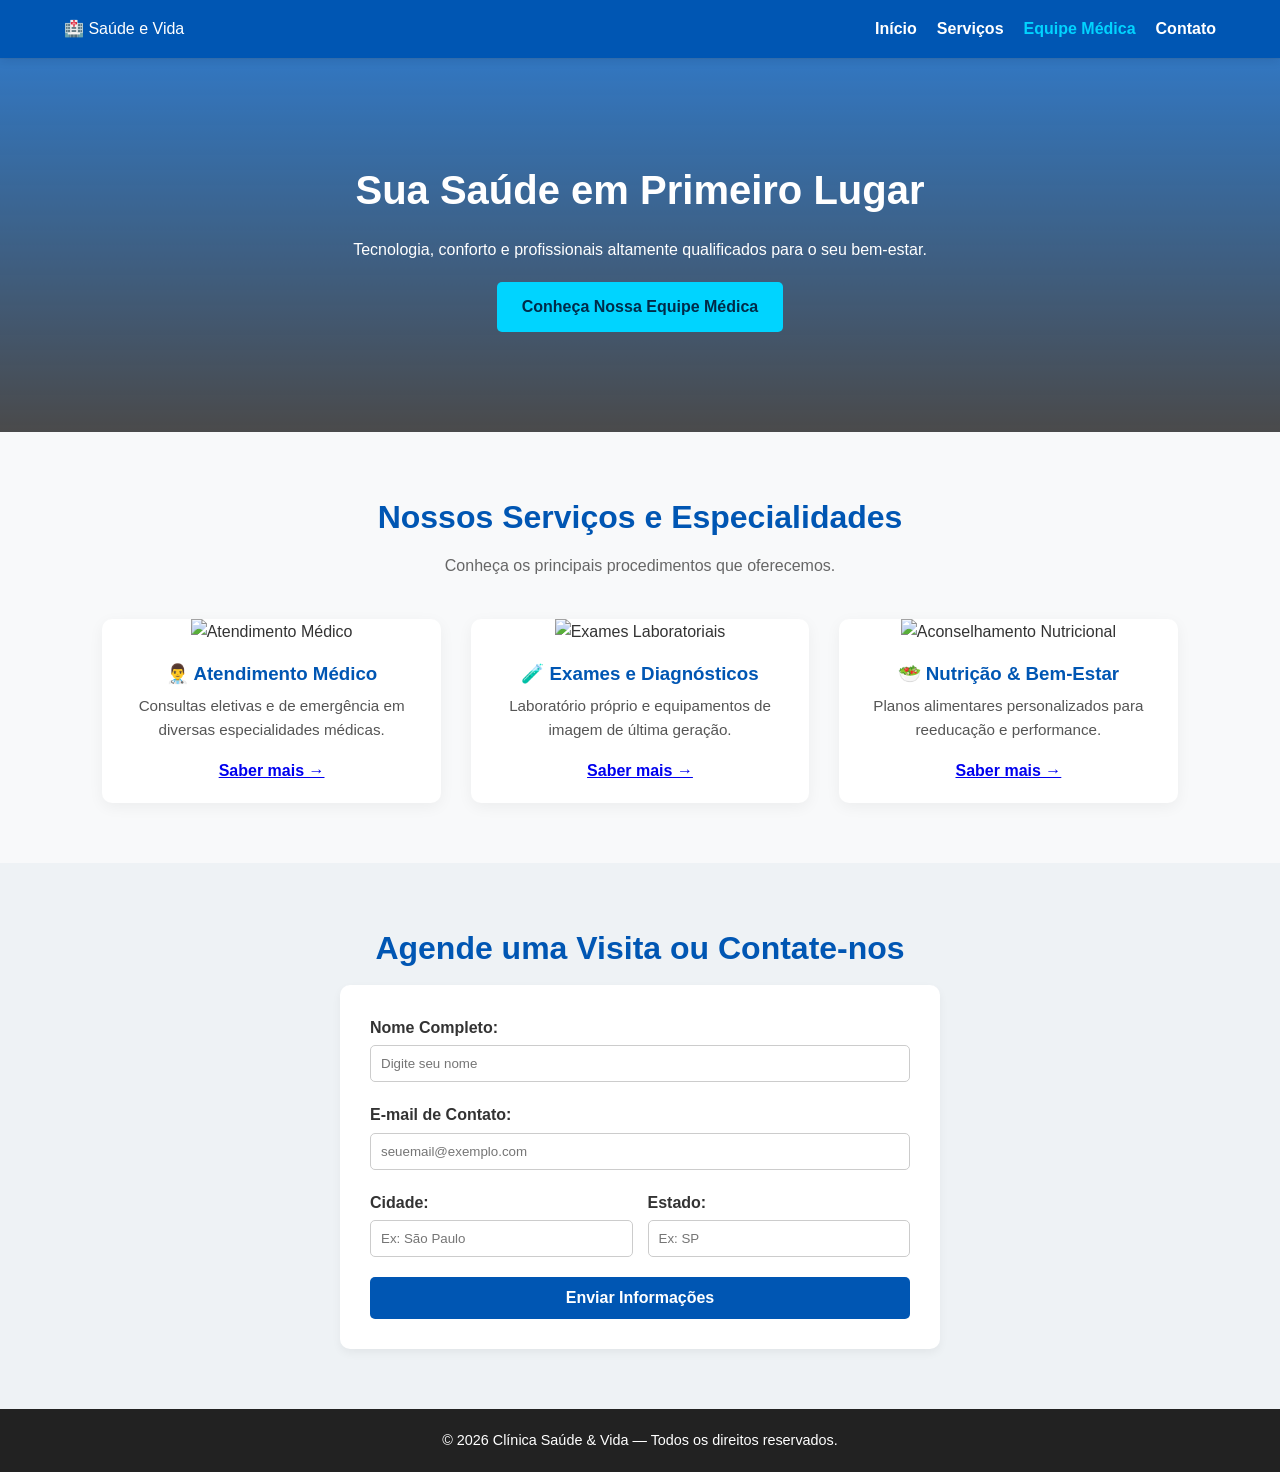
==== index.html @ 8ae5ef22 "Projeto clinica Modificação na estrutura das pastas." ====
<!DOCTYPE html>
<html lang="pt-BR">
<head>
    <meta charset="UTF-8">
    <meta name="viewport" content="width=device-width, initial-scale=1.0">
    <title>Clínica Saúde e Vida | Cuidado Integral</title>
    <link rel="stylesheet" href="style.css">
</head>
<body>
    <header class="header">
        <div class="logo">🏥 Saúde e Vida</div>
        <nav>
            <ul>
                <li><a href="index.html">Início</a></li>
                <li><a href="index.html#servicos">Serviços</a></li>
                <li><a href="equipe.html" class="ativo">Equipe Médica</a></li>
                <li><a href="index.html#contato">Contato</a></li>
            </ul>
        </nav>
    </header>
    <section class="hero">
        <h1>Sua Saúde em Primeiro Lugar</h1>
        <p>Tecnologia, conforto e profissionais altamente qualificados para o seu bem-estar.</p>
        <a href="equipe.html" class="btn">Conheça Nossa Equipe Médica</a>
    </section>
    <section id="servicos" class="container">
        <h2>Nossos Serviços e Especialidades</h2>
        <p class="subtitulo">Conheça os principais procedimentos que oferecemos.</p>
        <div class="grid-cards">
            <div class="card" onclick="abrirPagina('atendimento')">
                <img src="https://images.unsplash.com/photo-1666214280557-f1b5022eb634?auto=format&fit=crop&w=500&q=80" alt="Atendimento Médico">
                <h3>👨‍⚕️ Atendimento Médico</h3>
                <p>Consultas eletivas e de emergência em diversas especialidades médicas.</p>
                <span class="link-detalhes"><a href="nutricao.html">Saber mais →</a></span>
            </div>
            <div class="card" onclick="abrirPagina('exames')">
                <img src="https://images.unsplash.com/photo-1579154204601-01588f351e67?auto=format&fit=crop&w=500&q=80" alt="Exames Laboratoriais">
                <h3>🧪 Exames e Diagnósticos</h3>
                <p>Laboratório próprio e equipamentos de imagem de última geração.</p>
                <span class="link-detalhes"><a href="exame.html">Saber mais →</a></span>
            </div>
            <div class="card" onclick="abrirPagina('nutricao')">
                <img src="https://images.unsplash.com/photo-1498837167922-ddd27525d352?auto=format&fit=crop&w=500&q=80" alt="Aconselhamento Nutricional">
                <h3>🥗 Nutrição & Bem-Estar</h3>
                <p>Planos alimentares personalizados para reeducação e performance.</p>
                <span class="link-detalhes"><a href="nutricao.html">Saber mais →</a></span>
            </div>
        </div>
    </section>
    <div id="modal" class="modal">
        <div class="modal-conteudo">
            <span class="fechar" onclick="fecharModal()">&times;</span>
            <div id="modal-body"></div>
        </div>
    </div>
    <section id="contato" class="container bg-light">
        <h2>Agende uma Visita ou Contate-nos</h2>
        <form class="formulario" onsubmit="event.preventDefault(); alert('Mensagem enviada com sucesso (Simulação estática)!');">
            <div class="campo">
                <label for="nome">Nome Completo:</label>
                <input type="text" id="nome" placeholder="Digite seu nome" required>
            </div>

            <div class="campo">
                <label for="email">E-mail de Contato:</label>
                <input type="email" id="email" placeholder="seuemail@exemplo.com" required>
            </div>

            <div class="grupo-duplo">
                <div class="campo">
                    <label for="cidade">Cidade:</label>
                    <input type="text" id="cidade" placeholder="Ex: São Paulo" required>
                </div>
                <div class="campo">
                    <label for="estado">Estado:</label>
                    <input type="text" id="estado" placeholder="Ex: SP" maxlength="2" required>
                </div>
            </div>

            <button type="submit" class="btn-enviar">Enviar Informações</button>
        </form>
    </section>

    <footer>
        <p>&copy; 2026 Clínica Saúde & Vida — Todos os direitos reservados.</p>
    </footer>

</body>
</html>
---- style.css ----
* {
    margin: 0;
    padding: 0;
    box-sizing: border-box;
    font-family: 'Segoe UI', Tahoma, Geneva, Verdana, sans-serif;
}

body {
    color: #333;
    background-color: #f8f9fa;
    line-height: 1.6;
}

.header {
    background: #0056b3;
    color: white;
    padding: 1rem 5%;
    display: flex;
    justify-content: space-between;
    align-items: center;
    position: sticky;
    top: 0;
    z-index: 100;
    box-shadow: 0 2px 10px rgba(0,0,0,0.1);
}

.header nav ul {
    display: flex;
    list-style: none;
    gap: 20px;
}

.header nav a {
    color: white;
    text-decoration: none;
    font-weight: 600;
    transition: color 0.3s;
}

.header nav a:hover,
.header nav a.ativo {
    color: #00d4ff;
}

/* Banner Hero */
.hero, .hero-pagina {
    background: linear-gradient(rgba(0,86,179,0.8), rgba(0,0,0,0.7)), url('https://images.unsplash.com/photo-1519494026892-80bbd2d6fd0d?auto=format&fit=crop&w=1200&q=80');
    background-size: cover;
    background-position: center;
    color: white;
    text-align: center;
    padding: 100px 20px;
}

.hero h1, .hero-pagina h1 {
    font-size: 2.5rem;
    margin-bottom: 15px;
}

.hero .btn, .hero-pagina .btn {
    display: inline-block;
    margin-top: 20px;
    padding: 12px 25px;
    background: #00d4ff;
    color: #002b49;
    text-decoration: none;
    font-weight: bold;
    border-radius: 5px;
    transition: transform 0.3s, background 0.3s;
}

.hero .btn:hover, .hero-pagina .btn:hover {
    transform: translateY(-3px);
    background: #00a3cc;
}
.container {
    padding: 60px 8%;
    text-align: center;
}

.bg-light {
    background-color: #eef2f5;
}

h2 {
    font-size: 2rem;
    color: #0056b3;
    margin-bottom: 10px;
}

.subtitulo {
    color: #666;
    margin-bottom: 40px;
}

.grid-cards, .grid-equipe {
    display: grid;
    grid-template-columns: repeat(auto-fit, minmax(280px, 1fr));
    gap: 30px;
}

.card, .card-medico {
    background: white;
    border-radius: 10px;
    overflow: hidden;
    box-shadow: 0 4px 15px rgba(0,0,0,0.05);
    cursor: pointer;
    transition: transform 0.3s ease, box-shadow 0.3s ease;
    padding-bottom: 20px;
}

.card:hover, .card-medico:hover {
    transform: translateY(-10px);
    box-shadow: 0 12px 25px rgba(0,0,0,0.15);
}

.card img, .card-medico img {
    width: 100%;
    height: 200px;
    object-fit: cover;
    transition: scale 0.3s;
}

.card:hover img, .card-medico:hover img {
    scale: 1.05;
}

.card h3, .card-medico h3 {
    margin: 15px 0 5px;
    color: #0056b3;
}

.card p, .card-medico p {
    padding: 0 15px;
    font-size: 0.95rem;
    color: #555;
}

.link-detalhes, .btn-perfil {
    display: inline-block;
    margin-top: 15px;
    color: #00d4ff;
    font-weight: bold;
    transition: color 0.2s;
}

.card:hover .link-detalhes {
    color: #0056b3;
}

.formulario {
    max-width: 600px;
    margin: 0 auto;
    background: white;
    padding: 30px;
    border-radius: 10px;
    box-shadow: 0 4px 10px rgba(0,0,0,0.05);
    text-align: left;
}

.campo {
    margin-bottom: 20px;
}

.campo label {
    display: block;
    margin-bottom: 5px;
    font-weight: 600;
}

.campo input {
    width: 100%;
    padding: 10px;
    border: 1px solid #ccc;
    border-radius: 5px;
    transition: border 0.3s;
}

.campo input:focus {
    border-color: #0056b3;
    outline: none;
}

.grupo-duplo {
    display: flex;
    gap: 15px;
}

.grupo-duplo .campo {
    flex: 1;
}

.btn-enviar {
    width: 100%;
    padding: 12px;
    background: #0056b3;
    color: white;
    border: none;
    border-radius: 5px;
    font-size: 1rem;
    font-weight: bold;
    cursor: pointer;
    transition: background 0.3s;
}

.btn-enviar:hover {
    background: #003d80;
}

.modal {
    display: none;
    position: fixed;
    z-index: 200;
    left: 0;
    top: 0;
    width: 100%;
    height: 100%;
    background: rgba(0,0,0,0.6);
    backdrop-filter: blur(4px);
}

.modal-conteudo {
    background: white;
    margin: 5% auto;
    padding: 30px;
    width: 90%;
    max-width: 700px;
    border-radius: 10px;
    position: relative;
    animation: surgimento 0.4s ease;
}

@keyframes surgimento {
    from { opacity: 0; transform: translateY(-30px); }
    to { opacity: 1; transform: translateY(0); }
}

.fechar {
    position: absolute;
    right: 20px;
    top: 15px;
    font-size: 28px;
    font-weight: bold;
    cursor: pointer;
}

footer {
    background: #222;
    color: white;
    text-align: center;
    padding: 20px;
    font-size: 0.9rem;
}

.lista-medicos-detalhada {
    display: flex;
    flex-direction: column;
    gap: 30px;
}

.cartao-biografia {
    display: flex;
    background: white;
    border-radius: 10px;
    overflow: hidden;
    box-shadow: 0 4px 15px rgba(0,0,0,0.05);
    text-align: left;
}

.foto-medico {
    flex: 0 0 250px;
    width: 250px;
}

.foto-medico img {
    width: 100%;
    height: 100%;
    min-height: 250px;
    object-fit: cover;
    display: block;
}

.info-medico {
    flex: 1;
    padding: 25px;
    text-align: left;
}

.info-medico h2 {
    text-align: left;
}

.especialidade {
    color: #00d4ff;
    font-weight: bold;
    margin-bottom: 5px;
}

.registro {
    color: #777;
    font-size: 0.9rem;
}

.info-medico hr {
    border: 0;
    height: 1px;
    background: #eee;
    margin: 15px 0;
}

.info-medico h3 {
    color: #333;
    margin-top: 15px;
    margin-bottom: 5px;
}

.horario {
    margin-top: 15px;
    background: #eef2f5;
    padding: 8px 12px;
    border-radius: 5px;
    display: inline-block;
    color: #0056b3;
}
.conteudo-detalhado {
    background: white;
    padding: 30px;
    border-radius: 10px;
    box-shadow: 0 4px 15px rgba(0,0,0,0.05);
    text-align: left;
}

.conteudo-detalhado h2 {
    text-align: left;
}

.conteudo-detalhado ul {
    margin-left: 20px;
    margin-top: 10px;
}

.bloco-dicas {
    background: #f0f7ff;
    padding: 20px;
    border-radius: 8px;
    border-left: 5px solid #0056b3;
    margin-top: 20px;
}

.bloco-dicas h2 {
    text-align: left;
    font-size: 1.3rem;
}

.grid-dicas {
    display: grid;
    grid-template-columns: repeat(auto-fit, minmax(200px, 1fr));
    gap: 15px;
    margin-top: 15px;
}

.card-dica {
    background: white;
    padding: 15px;
    border-radius: 6px;
    box-shadow: 0 2px 6px rgba(0,0,0,0.04);
}

.card-dica h4 {
    color: #0056b3;
    margin-bottom: 5px;
}

@media (max-width: 768px) {
    .cartao-biografia {
        flex-direction: column;
    }
    .foto-medico {
        width: 100%;
    }
}
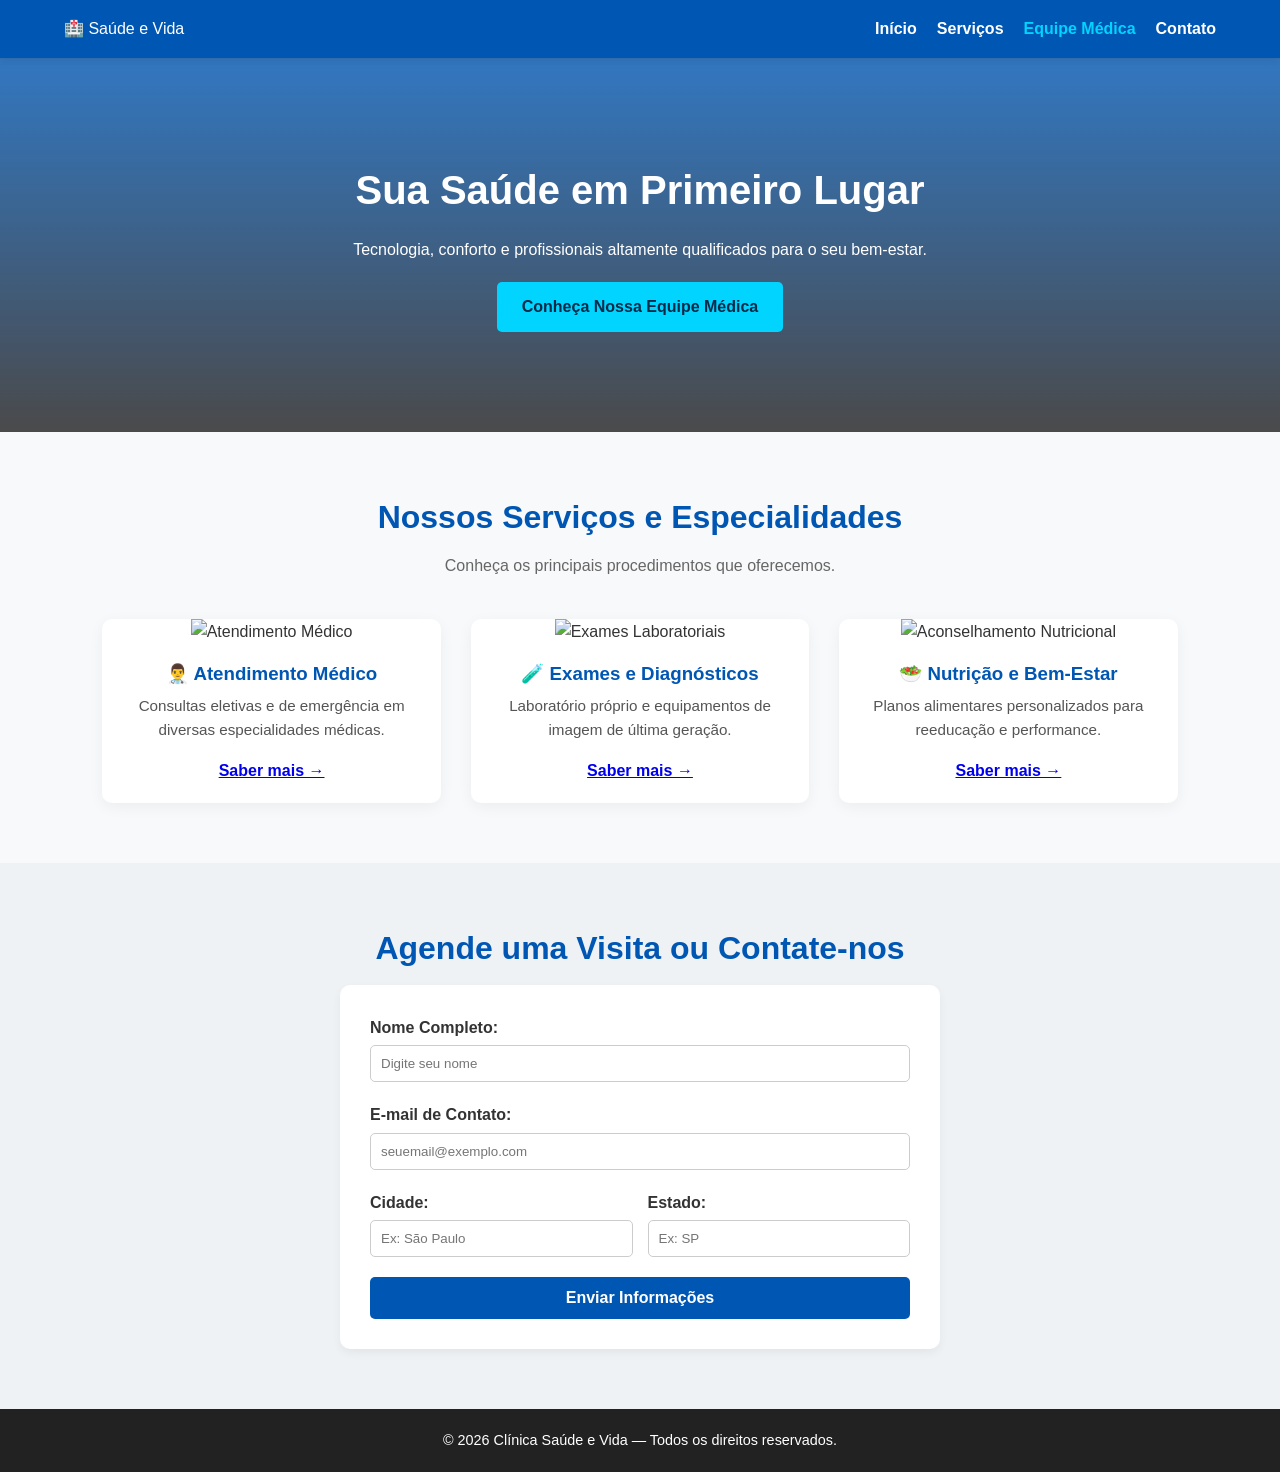
==== commit cdb8fa31: "Projeto Clinica Atualização textual do Projeto" ====
--- a/index.html
+++ b/index.html
@@ -31,7 +31,7 @@
                 <img src="https://images.unsplash.com/photo-1666214280557-f1b5022eb634?auto=format&fit=crop&w=500&q=80" alt="Atendimento Médico">
                 <h3>👨‍⚕️ Atendimento Médico</h3>
                 <p>Consultas eletivas e de emergência em diversas especialidades médicas.</p>
-                <span class="link-detalhes"><a href="nutricao.html">Saber mais →</a></span>
+                <span class="link-detalhes"><a href="atendimento.html">Saber mais →</a></span>
             </div>
             <div class="card" onclick="abrirPagina('exames')">
                 <img src="https://images.unsplash.com/photo-1579154204601-01588f351e67?auto=format&fit=crop&w=500&q=80" alt="Exames Laboratoriais">
@@ -41,7 +41,7 @@
             </div>
             <div class="card" onclick="abrirPagina('nutricao')">
                 <img src="https://images.unsplash.com/photo-1498837167922-ddd27525d352?auto=format&fit=crop&w=500&q=80" alt="Aconselhamento Nutricional">
-                <h3>🥗 Nutrição & Bem-Estar</h3>
+                <h3>🥗 Nutrição e Bem-Estar</h3>
                 <p>Planos alimentares personalizados para reeducação e performance.</p>
                 <span class="link-detalhes"><a href="nutricao.html">Saber mais →</a></span>
             </div>
@@ -82,7 +82,7 @@
     </section>
 
     <footer>
-        <p>&copy; 2026 Clínica Saúde & Vida — Todos os direitos reservados.</p>
+        <p>&copy; 2026 Clínica Saúde e Vida — Todos os direitos reservados.</p>
     </footer>
 
 </body>
